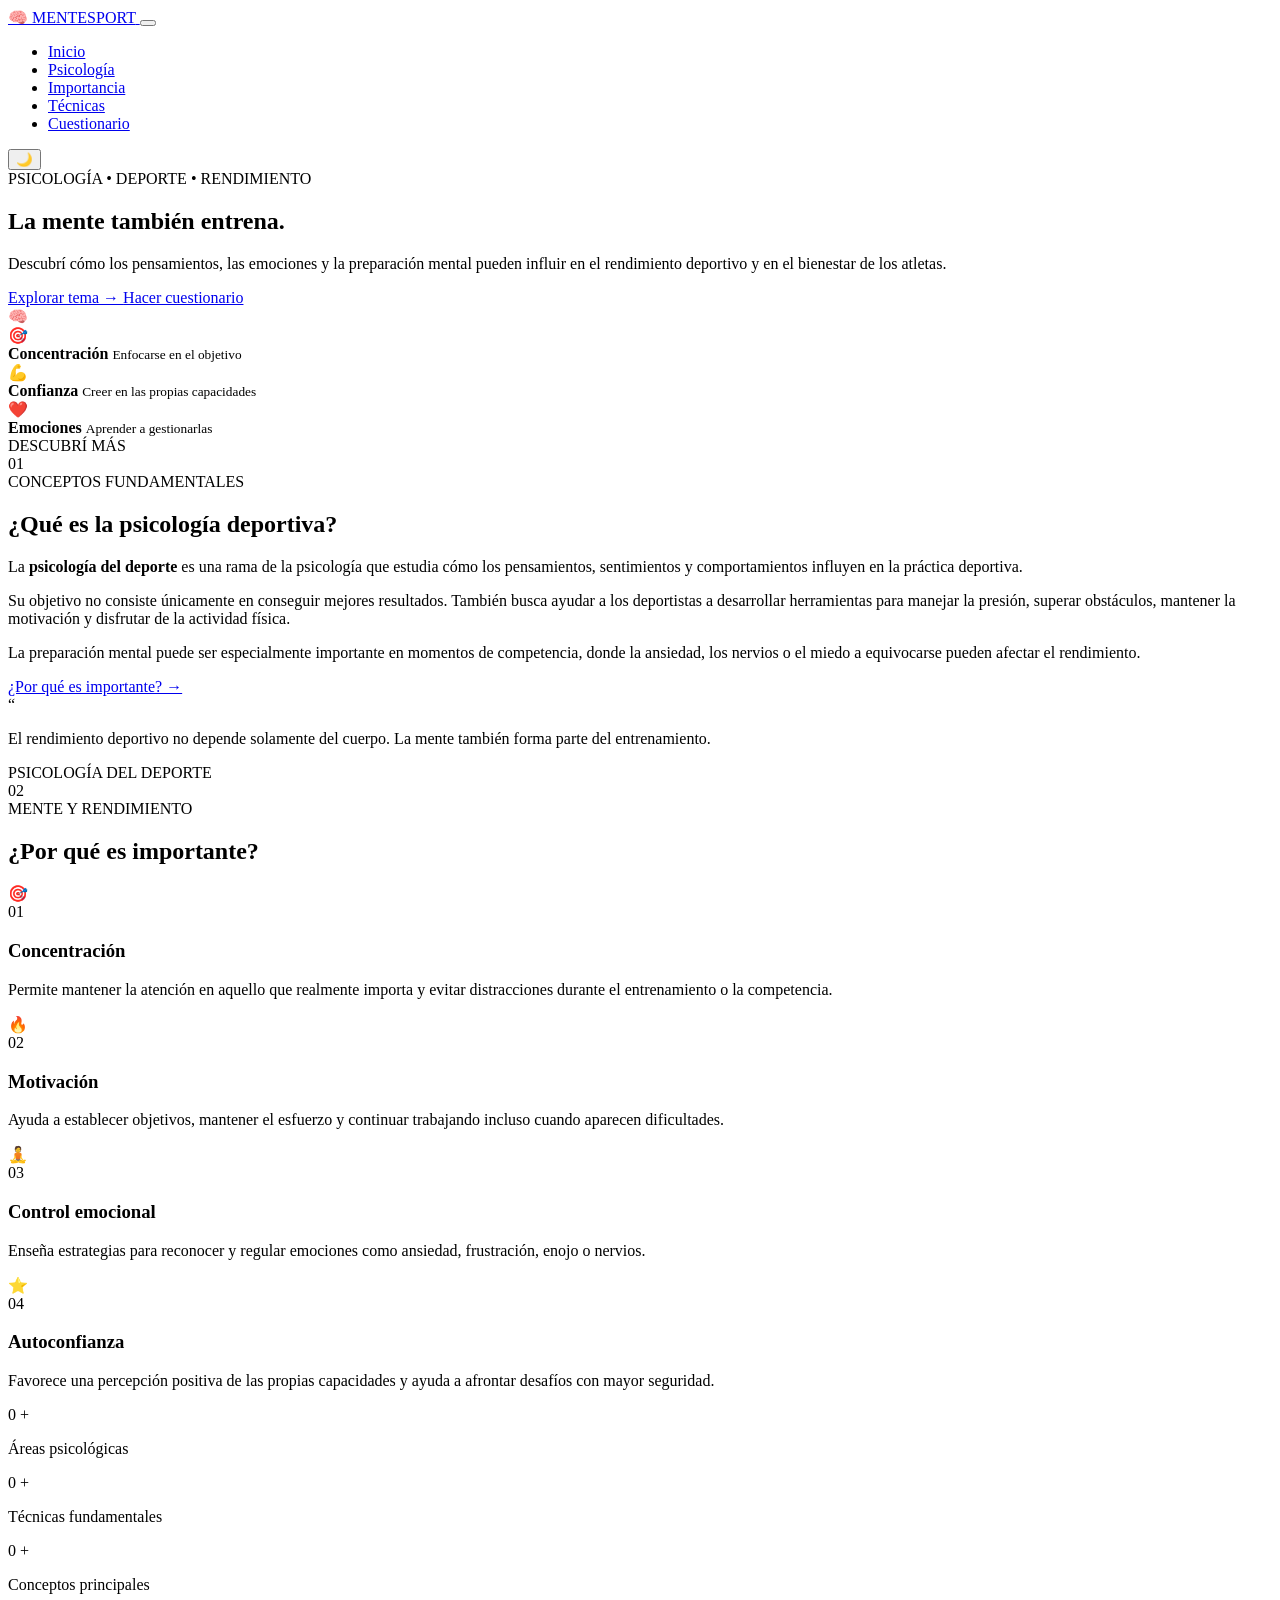
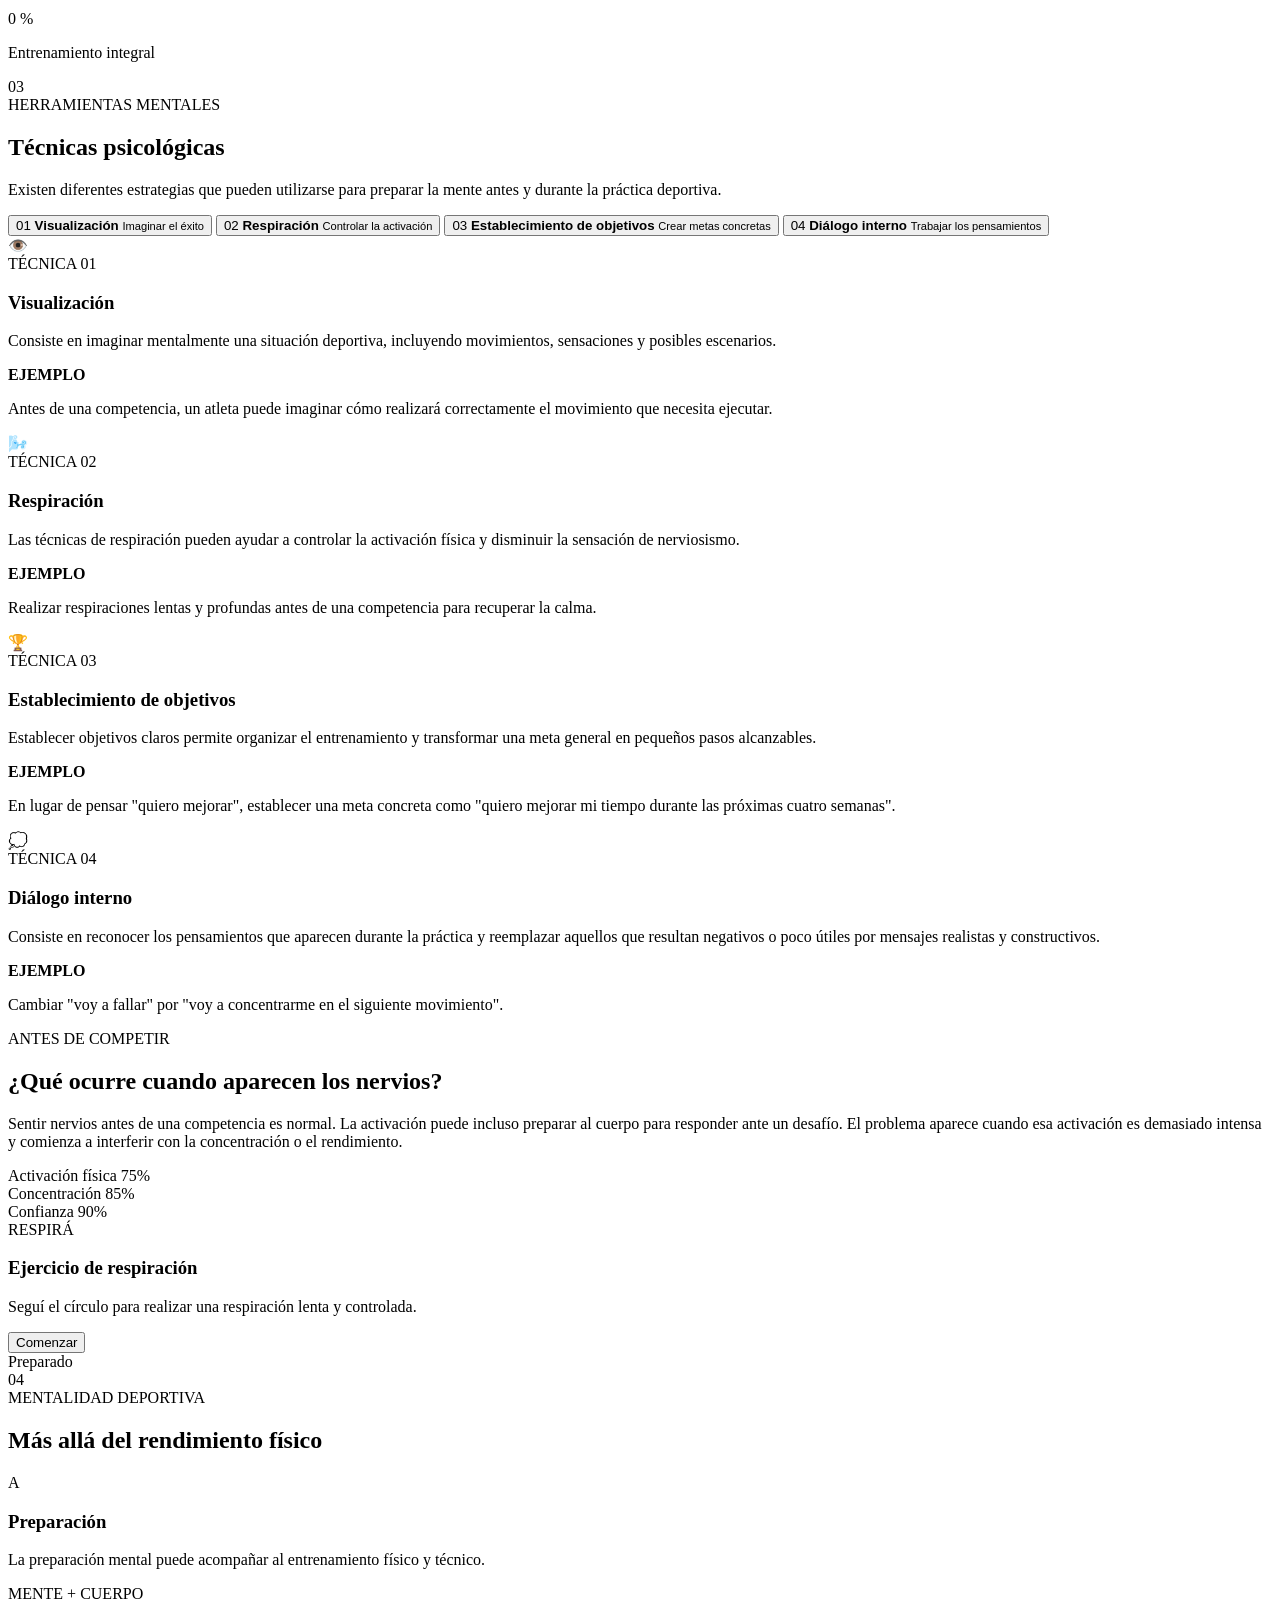
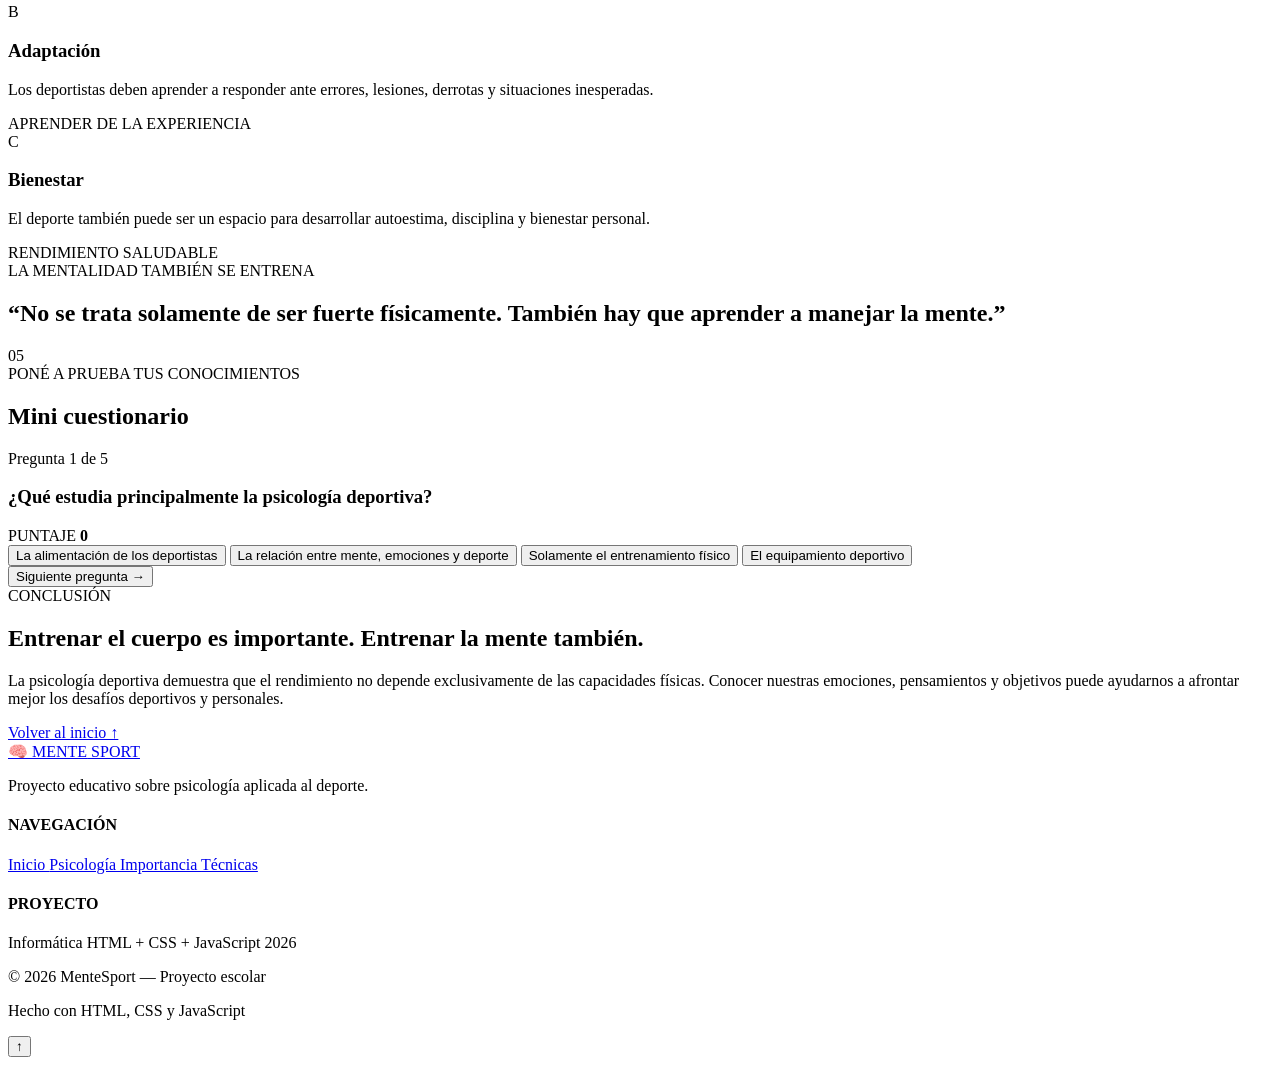
==== index.html @ 5674c30a "Create  index.html" ====
<meta name="description" content="La Mente También Entrena - Psicología en el Deporte">
<meta name="author" content="Proyecto de Informática">
<title>La Mente También Entrena | Psicología en el Deporte</title>
<link rel="preconnect" href="https://fonts.googleapis.com">
<link rel="preconnect" href="https://fonts.gstatic.com" crossorigin>
<link href="https://fonts.googleapis.com/css2?family=Montserrat:wght@400;500;600;700;800&family=Playfair+Display:wght@600;700&display=swap" rel="stylesheet">
<link rel="stylesheet" href="style.css">
</head> <body>
<header class="header" id="inicio">

    <nav class="navbar">

        <a href="#inicio" class="logo">
            <span class="logo-icon">🧠</span>
            <span>MENTE<span class="logo-highlight">SPORT</span></span>
        </a>

        <button class="menu-toggle" id="menuToggle" aria-label="Abrir menú">
            <span></span>
            <span></span>
            <span></span>
        </button>

        <ul class="nav-links" id="navLinks">

            <li>
                <a href="#inicio">Inicio</a>
            </li>

            <li>
                <a href="#psicologia">Psicología</a>
            </li>

            <li>
                <a href="#importancia">Importancia</a>
            </li>

            <li>
                <a href="#tecnicas">Técnicas</a>
            </li>

            <li>
                <a href="#cuestionario">Cuestionario</a>
            </li>

        </ul>

        <button class="theme-toggle" id="themeToggle" title="Cambiar tema">
            🌙
        </button>

    </nav>

    <section class="hero">

        <div class="hero-content">

            <span class="eyebrow">
                PSICOLOGÍA • DEPORTE • RENDIMIENTO
            </span>

            <h1>
                La mente también
                <span>entrena.</span>
            </h1>

            <p>
                Descubrí cómo los pensamientos, las emociones y la
                preparación mental pueden influir en el rendimiento
                deportivo y en el bienestar de los atletas.
            </p>

            <div class="hero-buttons">

                <a href="#psicologia" class="btn btn-primary">
                    Explorar tema →
                </a>

                <a href="#cuestionario" class="btn btn-secondary">
                    Hacer cuestionario
                </a>

            </div>

        </div>

        <div class="hero-visual">

            <div class="brain-circle">
                <div class="brain-icon">🧠</div>
            </div>

            <div class="floating-card card-one">

                <span>🎯</span>

                <div>
                    <strong>Concentración</strong>
                    <small>Enfocarse en el objetivo</small>
                </div>

            </div>

            <div class="floating-card card-two">

                <span>💪</span>

                <div>
                    <strong>Confianza</strong>
                    <small>Creer en las propias capacidades</small>
                </div>

            </div>

            <div class="floating-card card-three">

                <span>❤️</span>

                <div>
                    <strong>Emociones</strong>
                    <small>Aprender a gestionarlas</small>
                </div>

            </div>

        </div>

    </section>

    <div class="scroll-indicator">

        <span>DESCUBRÍ MÁS</span>

        <div class="scroll-line"></div>

    </div>

</header>

<main>

    <section class="section introduction" id="psicologia">

        <div class="section-heading">

            <span class="section-number">
                01
            </span>

            <div>

                <span class="section-label">
                    CONCEPTOS FUNDAMENTALES
                </span>

                <h2>
                    ¿Qué es la psicología deportiva?
                </h2>

            </div>

        </div>

        <div class="intro-grid">

            <div class="intro-text">

                <p class="large-text">

                    La
                    <strong>psicología del deporte</strong>
                    es una rama de la psicología que estudia cómo
                    los pensamientos, sentimientos y comportamientos
                    influyen en la práctica deportiva.

                </p>

                <p>

                    Su objetivo no consiste únicamente en conseguir
                    mejores resultados. También busca ayudar a los
                    deportistas a desarrollar herramientas para
                    manejar la presión, superar obstáculos, mantener
                    la motivación y disfrutar de la actividad física.

                </p>

                <p>

                    La preparación mental puede ser especialmente
                    importante en momentos de competencia, donde la
                    ansiedad, los nervios o el miedo a equivocarse
                    pueden afectar el rendimiento.

                </p>

                <a href="#importancia" class="text-link">
                    ¿Por qué es importante? →
                </a>

            </div>

            <div class="definition-card">

                <div class="quote-mark">
                    “
                </div>

                <p>
                    El rendimiento deportivo no depende
                    solamente del cuerpo. La mente también
                    forma parte del entrenamiento.
                </p>

                <div class="definition-line"></div>

                <span>
                    PSICOLOGÍA DEL DEPORTE
                </span>

            </div>

        </div>

    </section>

    <section class="section importance-section" id="importancia">

        <div class="section-heading light-heading">

            <span class="section-number">
                02
            </span>

            <div>

                <span class="section-label">
                    MENTE Y RENDIMIENTO
                </span>

                <h2>
                    ¿Por qué es importante?
                </h2>

            </div>

        </div>

        <div class="importance-grid">

            <article class="info-card">

                <div class="card-icon">
                    🎯
                </div>

                <span class="card-number">
                    01
                </span>

                <h3>
                    Concentración
                </h3>

                <p>
                    Permite mantener la atención en aquello que
                    realmente importa y evitar distracciones
                    durante el entrenamiento o la competencia.
                </p>

            </article>

            <article class="info-card featured-card">

                <div class="card-icon">
                    🔥
                </div>

                <span class="card-number">
                    02
                </span>

                <h3>
                    Motivación
                </h3>

                <p>
                    Ayuda a establecer objetivos, mantener el
                    esfuerzo y continuar trabajando incluso cuando
                    aparecen dificultades.
                </p>

            </article>

            <article class="info-card">

                <div class="card-icon">
                    🧘
                </div>

                <span class="card-number">
                    03
                </span>

                <h3>
                    Control emocional
                </h3>

                <p>
                    Enseña estrategias para reconocer y regular
                    emociones como ansiedad, frustración, enojo
                    o nervios.
                </p>

            </article>

            <article class="info-card">

                <div class="card-icon">
                    ⭐
                </div>

                <span class="card-number">
                    04
                </span>

                <h3>
                    Autoconfianza
                </h3>

                <p>
                    Favorece una percepción positiva de las propias
                    capacidades y ayuda a afrontar desafíos con
                    mayor seguridad.
                </p>

            </article>

        </div>

    </section>

    <section class="stats-section">

        <div class="stats-container">

            <div class="stat">

                <span class="stat-number" data-target="4">
                    0
                </span>

                <span class="stat-symbol">
                    +
                </span>

                <p>
                    Áreas psicológicas
                </p>

            </div>

            <div class="stat">

                <span class="stat-number" data-target="4">
                    0
                </span>

                <span class="stat-symbol">
                    +
                </span>

                <p>
                    Técnicas fundamentales
                </p>

            </div>

            <div class="stat">

                <span class="stat-number" data-target="5">
                    0
                </span>

                <span class="stat-symbol">
                    +
                </span>

                <p>
                    Conceptos principales
                </p>

            </div>

            <div class="stat">

                <span class="stat-number" data-target="100">
                    0
                </span>

                <span class="stat-symbol">
                    %
                </span>

                <p>
                    Entrenamiento integral
                </p>

            </div>

        </div>

    </section>

    <section class="section techniques-section" id="tecnicas">

        <div class="section-heading">

            <span class="section-number">
                03
            </span>

            <div>

                <span class="section-label">
                    HERRAMIENTAS MENTALES
                </span>

                <h2>
                    Técnicas psicológicas
                </h2>

            </div>

        </div>

        <p class="section-intro">

            Existen diferentes estrategias que pueden utilizarse
            para preparar la mente antes y durante la práctica
            deportiva.

        </p>

        <div class="techniques-container">

            <div class="technique-list">

                <button
                    class="technique-button active"
                    data-technique="visualizacion">

                    <span>01</span>

                    <strong>
                        Visualización
                    </strong>

                    <small>
                        Imaginar el éxito
                    </small>

                </button>

                <button
                    class="technique-button"
                    data-technique="respiracion">

                    <span>02</span>

                    <strong>
                        Respiración
                    </strong>

                    <small>
                        Controlar la activación
                    </small>

                </button>

                <button
                    class="technique-button"
                    data-technique="objetivos">

                    <span>03</span>

                    <strong>
                        Establecimiento de objetivos
                    </strong>

                    <small>
                        Crear metas concretas
                    </small>

                </button>

                <button
                    class="technique-button"
                    data-technique="dialogo">

                    <span>04</span>

                    <strong>
                        Diálogo interno
                    </strong>

                    <small>
                        Trabajar los pensamientos
                    </small>

                </button>

            </div>

            <div class="technique-display">

                <div
                    class="technique-content active"
                    id="visualizacion">

                    <div class="technique-big-icon">
                        👁️
                    </div>

                    <span class="technique-tag">
                        TÉCNICA 01
                    </span>

                    <h3>
                        Visualización
                    </h3>

                    <p>

                        Consiste en imaginar mentalmente una
                        situación deportiva, incluyendo movimientos,
                        sensaciones y posibles escenarios.

                    </p>

                    <div class="example-box">

                        <strong>
                            EJEMPLO
                        </strong>

                        <p>

                            Antes de una competencia, un atleta puede
                            imaginar cómo realizará correctamente el
                            movimiento que necesita ejecutar.

                        </p>

                    </div>

                </div>

                <div
                    class="technique-content"
                    id="respiracion">

                    <div class="technique-big-icon">
                        🌬️
                    </div>

                    <span class="technique-tag">
                        TÉCNICA 02
                    </span>

                    <h3>
                        Respiración
                    </h3>

                    <p>

                        Las técnicas de respiración pueden ayudar
                        a controlar la activación física y disminuir
                        la sensación de nerviosismo.

                    </p>

                    <div class="example-box">

                        <strong>
                            EJEMPLO
                        </strong>

                        <p>

                            Realizar respiraciones lentas y profundas
                            antes de una competencia para recuperar
                            la calma.

                        </p>

                    </div>

                </div>

                <div
                    class="technique-content"
                    id="objetivos">

                    <div class="technique-big-icon">
                        🏆
                    </div>

                    <span class="technique-tag">
                        TÉCNICA 03
                    </span>

                    <h3>
                        Establecimiento de objetivos
                    </h3>

                    <p>

                        Establecer objetivos claros permite organizar
                        el entrenamiento y transformar una meta
                        general en pequeños pasos alcanzables.

                    </p>

                    <div class="example-box">

                        <strong>
                            EJEMPLO
                        </strong>

                        <p>

                            En lugar de pensar "quiero mejorar",
                            establecer una meta concreta como
                            "quiero mejorar mi tiempo durante las
                            próximas cuatro semanas".

                        </p>

                    </div>

                </div>

                <div
                    class="technique-content"
                    id="dialogo">

                    <div class="technique-big-icon">
                        💭
                    </div>

                    <span class="technique-tag">
                        TÉCNICA 04
                    </span>

                    <h3>
                        Diálogo interno
                    </h3>

                    <p>

                        Consiste en reconocer los pensamientos que
                        aparecen durante la práctica y reemplazar
                        aquellos que resultan negativos o poco útiles
                        por mensajes realistas y constructivos.

                    </p>

                    <div class="example-box">

                        <strong>
                            EJEMPLO
                        </strong>

                        <p>

                            Cambiar "voy a fallar" por
                            "voy a concentrarme en el siguiente
                            movimiento".

                        </p>

                    </div>

                </div>

            </div>

        </div>

    </section>

    <section class="anxiety-section">

        <div class="anxiety-content">

            <div class="anxiety-text">

                <span class="section-label">
                    ANTES DE COMPETIR
                </span>

                <h2>

                    ¿Qué ocurre cuando
                    <span>
                        aparecen los nervios?
                    </span>

                </h2>

                <p>

                    Sentir nervios antes de una competencia es
                    normal. La activación puede incluso preparar
                    al cuerpo para responder ante un desafío.
                    El problema aparece cuando esa activación
                    es demasiado intensa y comienza a interferir
                    con la concentración o el rendimiento.

                </p>

                <div class="progress-item">

                    <div class="progress-header">

                        <span>
                            Activación física
                        </span>

                        <span>
                            75%
                        </span>

                    </div>

                    <div class="progress-bar">

                        <div
                            class="progress-fill"
                            style="width:75%;">

                        </div>

                    </div>

                </div>

                <div class="progress-item">

                    <div class="progress-header">

                        <span>
                            Concentración
                        </span>

                        <span>
                            85%
                        </span>

                    </div>

                    <div class="progress-bar">

                        <div
                            class="progress-fill"
                            style="width:85%;">

                        </div>

                    </div>

                </div>

                <div class="progress-item">

                    <div class="progress-header">

                        <span>
                            Confianza
                        </span>

                        <span>
                            90%
                        </span>

                    </div>

                    <div class="progress-bar">

                        <div
                            class="progress-fill"
                            style="width:90%;">

                        </div>

                    </div>

                </div>

            </div>

            <div class="breathing-card">

                <div
                    class="breathing-circle"
                    id="breathingCircle">

                    <span>
                        RESPIRÁ
                    </span>

                </div>

                <h3>
                    Ejercicio de respiración
                </h3>

                <p>

                    Seguí el círculo para realizar una respiración
                    lenta y controlada.

                </p>

                <button
                    class="breathing-button"
                    id="breathingButton">

                    Comenzar

                </button>

                <div
                    class="breathing-status"
                    id="breathingStatus">

                    Preparado

                </div>

            </div>

        </div>

    </section>

    <section class="section athletes-section">

        <div class="section-heading">

            <span class="section-number">
                04
            </span>

            <div>

                <span class="section-label">
                    MENTALIDAD DEPORTIVA
                </span>

                <h2>
                    Más allá del rendimiento físico
                </h2>

            </div>

        </div>

        <div class="athlete-grid">

            <article class="athlete-card">

                <div class="athlete-number">
                    A
                </div>

                <h3>
                    Preparación
                </h3>

                <p>

                    La preparación mental puede acompañar al
                    entrenamiento físico y técnico.

                </p>

                <span>
                    MENTE + CUERPO
                </span>

            </article>

            <article class="athlete-card blue-athlete">

                <div class="athlete-number">
                    B
                </div>

                <h3>
                    Adaptación
                </h3>

                <p>

                    Los deportistas deben aprender a responder ante
                    errores, lesiones, derrotas y situaciones
                    inesperadas.

                </p>

                <span>
                    APRENDER DE LA EXPERIENCIA
                </span>

            </article>

            <article class="athlete-card">

                <div class="athlete-number">
                    C
                </div>

                <h3>
                    Bienestar
                </h3>

                <p>

                    El deporte también puede ser un espacio para
                    desarrollar autoestima, disciplina y bienestar
                    personal.

                </p>

                <span>
                    RENDIMIENTO SALUDABLE
                </span>

            </article>

        </div>

    </section>

    <section class="quote-section">

        <div class="quote-content">

            <span class="quote-small">
                LA MENTALIDAD TAMBIÉN SE ENTRENA
            </span>

            <h2>

                “No se trata solamente de
                <span>
                    ser fuerte físicamente.
                </span>

                También hay que aprender a manejar la mente.”

            </h2>

            <div class="quote-decoration"></div>

        </div>

    </section>

    <section
        class="section quiz-section"
        id="cuestionario">

        <div class="section-heading">

            <span class="section-number">
                05
            </span>

            <div>

                <span class="section-label">
                    PONÉ A PRUEBA TUS CONOCIMIENTOS
                </span>

                <h2>
                    Mini cuestionario
                </h2>

            </div>

        </div>

        <div class="quiz-container">

            <div class="quiz-header">

                <div>

                    <span id="questionCounter">
                        Pregunta 1 de 5
                    </span>

                    <h3 id="quizQuestion">
                        ¿Qué estudia principalmente
                        la psicología deportiva?
                    </h3>

                </div>

                <div class="quiz-score">

                    <span>
                        PUNTAJE
                    </span>

                    <strong id="score">
                        0
                    </strong>

                </div>

            </div>

            <div class="quiz-progress">

                <div id="quizProgress"></div>

            </div>

            <div
                class="answers"
                id="answers">

                <button class="answer">
                    La alimentación de los deportistas
                </button>

                <button class="answer">
                    La relación entre mente,
                    emociones y deporte
                </button>

                <button class="answer">
                    Solamente el entrenamiento físico
                </button>

                <button class="answer">
                    El equipamiento deportivo
                </button>

            </div>

            <div
                class="quiz-feedback"
                id="quizFeedback">
            </div>

            <button
                class="quiz-next"
                id="nextQuestion">

                Siguiente pregunta →

            </button>

        </div>

    </section>

    <section class="conclusion-section">

        <div class="conclusion-content">

            <span class="section-label">
                CONCLUSIÓN
            </span>

            <h2>

                Entrenar el cuerpo es importante.
                <span>
                    Entrenar la mente también.
                </span>

            </h2>

            <p>

                La psicología deportiva demuestra que el rendimiento
                no depende exclusivamente de las capacidades físicas.
                Conocer nuestras emociones, pensamientos y objetivos
                puede ayudarnos a afrontar mejor los desafíos
                deportivos y personales.

            </p>

            <a
                href="#inicio"
                class="btn btn-light">

                Volver al inicio ↑

            </a>

        </div>

    </section>

</main>

<footer class="footer">

    <div class="footer-main">

        <div class="footer-brand">

            <a
                href="#inicio"
                class="logo footer-logo">

                <span class="logo-icon">
                    🧠
                </span>

                <span>
                    MENTE<span class="logo-highlight">
                        SPORT
                    </span>
                </span>

            </a>

            <p>
                Proyecto educativo sobre psicología aplicada
                al deporte.
            </p>

        </div>

        <div class="footer-column">

            <h4>
                NAVEGACIÓN
            </h4>

            <a href="#inicio">
                Inicio
            </a>

            <a href="#psicologia">
                Psicología
            </a>

            <a href="#importancia">
                Importancia
            </a>

            <a href="#tecnicas">
                Técnicas
            </a>

        </div>

        <div class="footer-column">

            <h4>
                PROYECTO
            </h4>

            <span>
                Informática
            </span>

            <span>
                HTML + CSS + JavaScript
            </span>

            <span>
                2026
            </span>

        </div>

    </div>

    <div class="footer-bottom">

        <p>
            © 2026 MenteSport — Proyecto escolar
        </p>

        <p>
            Hecho con HTML, CSS y JavaScript
        </p>

    </div>

</footer>

<button
    class="back-to-top"
    id="backToTop"
    aria-label="Volver arriba">

    ↑

</button>

<script src="script.js"></script>
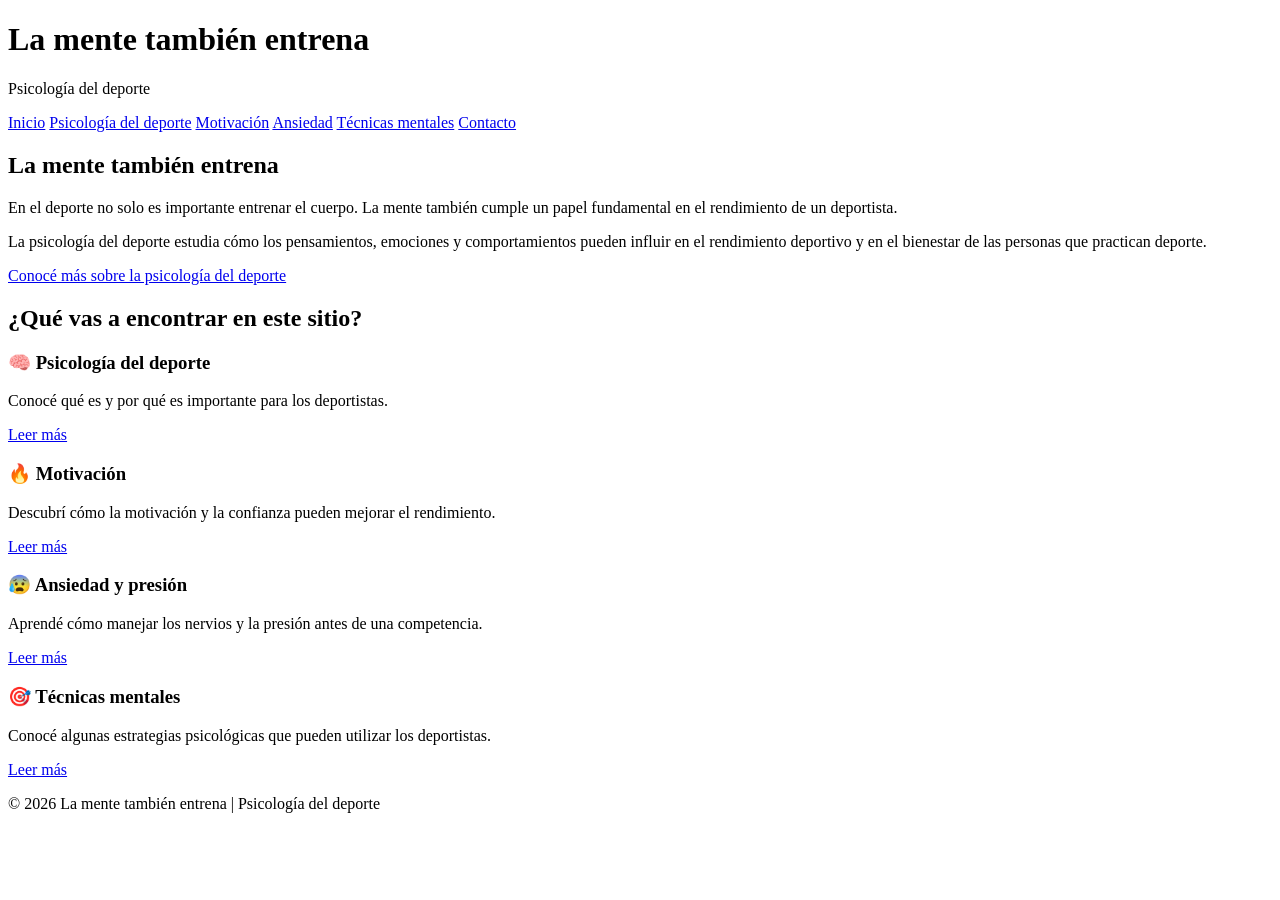
==== commit a5540604: "index.html" ====
--- a/index.html
+++ b/index.html
@@ -1,1212 +1,100 @@
-<meta name="description" content="La Mente También Entrena - Psicología en el Deporte">
-<meta name="author" content="Proyecto de Informática">
-<title>La Mente También Entrena | Psicología en el Deporte</title>
-<link rel="preconnect" href="https://fonts.googleapis.com">
-<link rel="preconnect" href="https://fonts.gstatic.com" crossorigin>
-<link href="https://fonts.googleapis.com/css2?family=Montserrat:wght@400;500;600;700;800&family=Playfair+Display:wght@600;700&display=swap" rel="stylesheet">
-<link rel="stylesheet" href="style.css">
-</head> <body>
-<header class="header" id="inicio">
+<!DOCTYPE html>
+<html lang="es">
+<head>
+    <meta charset="UTF-8">
+    <meta name="viewport" content="width=device-width, initial-scale=1.0">
+    <title>La mente también entrena</title>
+    <link rel="stylesheet" href="estilos.css">
+</head>
 
-    <nav class="navbar">
+<body>
 
-        <a href="#inicio" class="logo">
-            <span class="logo-icon">🧠</span>
-            <span>MENTE<span class="logo-highlight">SPORT</span></span>
-        </a>
+    <header>
+        <h1>La mente también entrena</h1>
+        <p>Psicología del deporte</p>
+    </header>
 
-        <button class="menu-toggle" id="menuToggle" aria-label="Abrir menú">
-            <span></span>
-            <span></span>
-            <span></span>
-        </button>
-
-        <ul class="nav-links" id="navLinks">
-
-            <li>
-                <a href="#inicio">Inicio</a>
-            </li>
-
-            <li>
-                <a href="#psicologia">Psicología</a>
-            </li>
-
-            <li>
-                <a href="#importancia">Importancia</a>
-            </li>
-
-            <li>
-                <a href="#tecnicas">Técnicas</a>
-            </li>
-
-            <li>
-                <a href="#cuestionario">Cuestionario</a>
-            </li>
-
-        </ul>
-
-        <button class="theme-toggle" id="themeToggle" title="Cambiar tema">
-            🌙
-        </button>
-
+    <nav>
+        <a href="index.html">Inicio</a>
+        <a href="psicologia.html">Psicología del deporte</a>
+        <a href="motivacion.html">Motivación</a>
+        <a href="ansiedad.html">Ansiedad</a>
+        <a href="tecnicas.html">Técnicas mentales</a>
+        <a href="contacto.html">Contacto</a>
     </nav>
 
-    <section class="hero">
+    <main>
 
-        <div class="hero-content">
-
-            <span class="eyebrow">
-                PSICOLOGÍA • DEPORTE • RENDIMIENTO
-            </span>
-
-            <h1>
-                La mente también
-                <span>entrena.</span>
-            </h1>
+        <section class="bienvenida">
+            <h2>La mente también entrena</h2>
 
             <p>
-                Descubrí cómo los pensamientos, las emociones y la
-                preparación mental pueden influir en el rendimiento
-                deportivo y en el bienestar de los atletas.
+                En el deporte no solo es importante entrenar el cuerpo.
+                La mente también cumple un papel fundamental en el rendimiento
+                de un deportista.
             </p>
 
-            <div class="hero-buttons">
+            <p>
+                La psicología del deporte estudia cómo los pensamientos,
+                emociones y comportamientos pueden influir en el rendimiento
+                deportivo y en el bienestar de las personas que practican deporte.
+            </p>
 
-                <a href="#psicologia" class="btn btn-primary">
-                    Explorar tema →
-                </a>
+            <a class="boton" href="psicologia.html">
+                Conocé más sobre la psicología del deporte
+            </a>
+        </section>
 
-                <a href="#cuestionario" class="btn btn-secondary">
-                    Hacer cuestionario
-                </a>
+        <section class="temas">
+
+            <h2>¿Qué vas a encontrar en este sitio?</h2>
+
+            <div class="tarjetas">
+
+                <article>
+                    <h3>🧠 Psicología del deporte</h3>
+                    <p>
+                        Conocé qué es y por qué es importante para los deportistas.
+                    </p>
+                    <a href="psicologia.html">Leer más</a>
+                </article>
+
+                <article>
+                    <h3>🔥 Motivación</h3>
+                    <p>
+                        Descubrí cómo la motivación y la confianza pueden mejorar
+                        el rendimiento.
+                    </p>
+                    <a href="motivacion.html">Leer más</a>
+                </article>
+
+                <article>
+                    <h3>😰 Ansiedad y presión</h3>
+                    <p>
+                        Aprendé cómo manejar los nervios y la presión antes
+                        de una competencia.
+                    </p>
+                    <a href="ansiedad.html">Leer más</a>
+                </article>
+
+                <article>
+                    <h3>🎯 Técnicas mentales</h3>
+                    <p>
+                        Conocé algunas estrategias psicológicas que pueden
+                        utilizar los deportistas.
+                    </p>
+                    <a href="tecnicas.html">Leer más</a>
+                </article>
 
             </div>
 
-        </div>
+        </section>
 
-        <div class="hero-visual">
+    </main>
 
-            <div class="brain-circle">
-                <div class="brain-icon">🧠</div>
-            </div>
+    <footer>
+        <p>© 2026 La mente también entrena | Psicología del deporte</p>
+    </footer>
 
-            <div class="floating-card card-one">
-
-                <span>🎯</span>
-
-                <div>
-                    <strong>Concentración</strong>
-                    <small>Enfocarse en el objetivo</small>
-                </div>
-
-            </div>
-
-            <div class="floating-card card-two">
-
-                <span>💪</span>
-
-                <div>
-                    <strong>Confianza</strong>
-                    <small>Creer en las propias capacidades</small>
-                </div>
-
-            </div>
-
-            <div class="floating-card card-three">
-
-                <span>❤️</span>
-
-                <div>
-                    <strong>Emociones</strong>
-                    <small>Aprender a gestionarlas</small>
-                </div>
-
-            </div>
-
-        </div>
-
-    </section>
-
-    <div class="scroll-indicator">
-
-        <span>DESCUBRÍ MÁS</span>
-
-        <div class="scroll-line"></div>
-
-    </div>
-
-</header>
-
-<main>
-
-    <section class="section introduction" id="psicologia">
-
-        <div class="section-heading">
-
-            <span class="section-number">
-                01
-            </span>
-
-            <div>
-
-                <span class="section-label">
-                    CONCEPTOS FUNDAMENTALES
-                </span>
-
-                <h2>
-                    ¿Qué es la psicología deportiva?
-                </h2>
-
-            </div>
-
-        </div>
-
-        <div class="intro-grid">
-
-            <div class="intro-text">
-
-                <p class="large-text">
-
-                    La
-                    <strong>psicología del deporte</strong>
-                    es una rama de la psicología que estudia cómo
-                    los pensamientos, sentimientos y comportamientos
-                    influyen en la práctica deportiva.
-
-                </p>
-
-                <p>
-
-                    Su objetivo no consiste únicamente en conseguir
-                    mejores resultados. También busca ayudar a los
-                    deportistas a desarrollar herramientas para
-                    manejar la presión, superar obstáculos, mantener
-                    la motivación y disfrutar de la actividad física.
-
-                </p>
-
-                <p>
-
-                    La preparación mental puede ser especialmente
-                    importante en momentos de competencia, donde la
-                    ansiedad, los nervios o el miedo a equivocarse
-                    pueden afectar el rendimiento.
-
-                </p>
-
-                <a href="#importancia" class="text-link">
-                    ¿Por qué es importante? →
-                </a>
-
-            </div>
-
-            <div class="definition-card">
-
-                <div class="quote-mark">
-                    “
-                </div>
-
-                <p>
-                    El rendimiento deportivo no depende
-                    solamente del cuerpo. La mente también
-                    forma parte del entrenamiento.
-                </p>
-
-                <div class="definition-line"></div>
-
-                <span>
-                    PSICOLOGÍA DEL DEPORTE
-                </span>
-
-            </div>
-
-        </div>
-
-    </section>
-
-    <section class="section importance-section" id="importancia">
-
-        <div class="section-heading light-heading">
-
-            <span class="section-number">
-                02
-            </span>
-
-            <div>
-
-                <span class="section-label">
-                    MENTE Y RENDIMIENTO
-                </span>
-
-                <h2>
-                    ¿Por qué es importante?
-                </h2>
-
-            </div>
-
-        </div>
-
-        <div class="importance-grid">
-
-            <article class="info-card">
-
-                <div class="card-icon">
-                    🎯
-                </div>
-
-                <span class="card-number">
-                    01
-                </span>
-
-                <h3>
-                    Concentración
-                </h3>
-
-                <p>
-                    Permite mantener la atención en aquello que
-                    realmente importa y evitar distracciones
-                    durante el entrenamiento o la competencia.
-                </p>
-
-            </article>
-
-            <article class="info-card featured-card">
-
-                <div class="card-icon">
-                    🔥
-                </div>
-
-                <span class="card-number">
-                    02
-                </span>
-
-                <h3>
-                    Motivación
-                </h3>
-
-                <p>
-                    Ayuda a establecer objetivos, mantener el
-                    esfuerzo y continuar trabajando incluso cuando
-                    aparecen dificultades.
-                </p>
-
-            </article>
-
-            <article class="info-card">
-
-                <div class="card-icon">
-                    🧘
-                </div>
-
-                <span class="card-number">
-                    03
-                </span>
-
-                <h3>
-                    Control emocional
-                </h3>
-
-                <p>
-                    Enseña estrategias para reconocer y regular
-                    emociones como ansiedad, frustración, enojo
-                    o nervios.
-                </p>
-
-            </article>
-
-            <article class="info-card">
-
-                <div class="card-icon">
-                    ⭐
-                </div>
-
-                <span class="card-number">
-                    04
-                </span>
-
-                <h3>
-                    Autoconfianza
-                </h3>
-
-                <p>
-                    Favorece una percepción positiva de las propias
-                    capacidades y ayuda a afrontar desafíos con
-                    mayor seguridad.
-                </p>
-
-            </article>
-
-        </div>
-
-    </section>
-
-    <section class="stats-section">
-
-        <div class="stats-container">
-
-            <div class="stat">
-
-                <span class="stat-number" data-target="4">
-                    0
-                </span>
-
-                <span class="stat-symbol">
-                    +
-                </span>
-
-                <p>
-                    Áreas psicológicas
-                </p>
-
-            </div>
-
-            <div class="stat">
-
-                <span class="stat-number" data-target="4">
-                    0
-                </span>
-
-                <span class="stat-symbol">
-                    +
-                </span>
-
-                <p>
-                    Técnicas fundamentales
-                </p>
-
-            </div>
-
-            <div class="stat">
-
-                <span class="stat-number" data-target="5">
-                    0
-                </span>
-
-                <span class="stat-symbol">
-                    +
-                </span>
-
-                <p>
-                    Conceptos principales
-                </p>
-
-            </div>
-
-            <div class="stat">
-
-                <span class="stat-number" data-target="100">
-                    0
-                </span>
-
-                <span class="stat-symbol">
-                    %
-                </span>
-
-                <p>
-                    Entrenamiento integral
-                </p>
-
-            </div>
-
-        </div>
-
-    </section>
-
-    <section class="section techniques-section" id="tecnicas">
-
-        <div class="section-heading">
-
-            <span class="section-number">
-                03
-            </span>
-
-            <div>
-
-                <span class="section-label">
-                    HERRAMIENTAS MENTALES
-                </span>
-
-                <h2>
-                    Técnicas psicológicas
-                </h2>
-
-            </div>
-
-        </div>
-
-        <p class="section-intro">
-
-            Existen diferentes estrategias que pueden utilizarse
-            para preparar la mente antes y durante la práctica
-            deportiva.
-
-        </p>
-
-        <div class="techniques-container">
-
-            <div class="technique-list">
-
-                <button
-                    class="technique-button active"
-                    data-technique="visualizacion">
-
-                    <span>01</span>
-
-                    <strong>
-                        Visualización
-                    </strong>
-
-                    <small>
-                        Imaginar el éxito
-                    </small>
-
-                </button>
-
-                <button
-                    class="technique-button"
-                    data-technique="respiracion">
-
-                    <span>02</span>
-
-                    <strong>
-                        Respiración
-                    </strong>
-
-                    <small>
-                        Controlar la activación
-                    </small>
-
-                </button>
-
-                <button
-                    class="technique-button"
-                    data-technique="objetivos">
-
-                    <span>03</span>
-
-                    <strong>
-                        Establecimiento de objetivos
-                    </strong>
-
-                    <small>
-                        Crear metas concretas
-                    </small>
-
-                </button>
-
-                <button
-                    class="technique-button"
-                    data-technique="dialogo">
-
-                    <span>04</span>
-
-                    <strong>
-                        Diálogo interno
-                    </strong>
-
-                    <small>
-                        Trabajar los pensamientos
-                    </small>
-
-                </button>
-
-            </div>
-
-            <div class="technique-display">
-
-                <div
-                    class="technique-content active"
-                    id="visualizacion">
-
-                    <div class="technique-big-icon">
-                        👁️
-                    </div>
-
-                    <span class="technique-tag">
-                        TÉCNICA 01
-                    </span>
-
-                    <h3>
-                        Visualización
-                    </h3>
-
-                    <p>
-
-                        Consiste en imaginar mentalmente una
-                        situación deportiva, incluyendo movimientos,
-                        sensaciones y posibles escenarios.
-
-                    </p>
-
-                    <div class="example-box">
-
-                        <strong>
-                            EJEMPLO
-                        </strong>
-
-                        <p>
-
-                            Antes de una competencia, un atleta puede
-                            imaginar cómo realizará correctamente el
-                            movimiento que necesita ejecutar.
-
-                        </p>
-
-                    </div>
-
-                </div>
-
-                <div
-                    class="technique-content"
-                    id="respiracion">
-
-                    <div class="technique-big-icon">
-                        🌬️
-                    </div>
-
-                    <span class="technique-tag">
-                        TÉCNICA 02
-                    </span>
-
-                    <h3>
-                        Respiración
-                    </h3>
-
-                    <p>
-
-                        Las técnicas de respiración pueden ayudar
-                        a controlar la activación física y disminuir
-                        la sensación de nerviosismo.
-
-                    </p>
-
-                    <div class="example-box">
-
-                        <strong>
-                            EJEMPLO
-                        </strong>
-
-                        <p>
-
-                            Realizar respiraciones lentas y profundas
-                            antes de una competencia para recuperar
-                            la calma.
-
-                        </p>
-
-                    </div>
-
-                </div>
-
-                <div
-                    class="technique-content"
-                    id="objetivos">
-
-                    <div class="technique-big-icon">
-                        🏆
-                    </div>
-
-                    <span class="technique-tag">
-                        TÉCNICA 03
-                    </span>
-
-                    <h3>
-                        Establecimiento de objetivos
-                    </h3>
-
-                    <p>
-
-                        Establecer objetivos claros permite organizar
-                        el entrenamiento y transformar una meta
-                        general en pequeños pasos alcanzables.
-
-                    </p>
-
-                    <div class="example-box">
-
-                        <strong>
-                            EJEMPLO
-                        </strong>
-
-                        <p>
-
-                            En lugar de pensar "quiero mejorar",
-                            establecer una meta concreta como
-                            "quiero mejorar mi tiempo durante las
-                            próximas cuatro semanas".
-
-                        </p>
-
-                    </div>
-
-                </div>
-
-                <div
-                    class="technique-content"
-                    id="dialogo">
-
-                    <div class="technique-big-icon">
-                        💭
-                    </div>
-
-                    <span class="technique-tag">
-                        TÉCNICA 04
-                    </span>
-
-                    <h3>
-                        Diálogo interno
-                    </h3>
-
-                    <p>
-
-                        Consiste en reconocer los pensamientos que
-                        aparecen durante la práctica y reemplazar
-                        aquellos que resultan negativos o poco útiles
-                        por mensajes realistas y constructivos.
-
-                    </p>
-
-                    <div class="example-box">
-
-                        <strong>
-                            EJEMPLO
-                        </strong>
-
-                        <p>
-
-                            Cambiar "voy a fallar" por
-                            "voy a concentrarme en el siguiente
-                            movimiento".
-
-                        </p>
-
-                    </div>
-
-                </div>
-
-            </div>
-
-        </div>
-
-    </section>
-
-    <section class="anxiety-section">
-
-        <div class="anxiety-content">
-
-            <div class="anxiety-text">
-
-                <span class="section-label">
-                    ANTES DE COMPETIR
-                </span>
-
-                <h2>
-
-                    ¿Qué ocurre cuando
-                    <span>
-                        aparecen los nervios?
-                    </span>
-
-                </h2>
-
-                <p>
-
-                    Sentir nervios antes de una competencia es
-                    normal. La activación puede incluso preparar
-                    al cuerpo para responder ante un desafío.
-                    El problema aparece cuando esa activación
-                    es demasiado intensa y comienza a interferir
-                    con la concentración o el rendimiento.
-
-                </p>
-
-                <div class="progress-item">
-
-                    <div class="progress-header">
-
-                        <span>
-                            Activación física
-                        </span>
-
-                        <span>
-                            75%
-                        </span>
-
-                    </div>
-
-                    <div class="progress-bar">
-
-                        <div
-                            class="progress-fill"
-                            style="width:75%;">
-
-                        </div>
-
-                    </div>
-
-                </div>
-
-                <div class="progress-item">
-
-                    <div class="progress-header">
-
-                        <span>
-                            Concentración
-                        </span>
-
-                        <span>
-                            85%
-                        </span>
-
-                    </div>
-
-                    <div class="progress-bar">
-
-                        <div
-                            class="progress-fill"
-                            style="width:85%;">
-
-                        </div>
-
-                    </div>
-
-                </div>
-
-                <div class="progress-item">
-
-                    <div class="progress-header">
-
-                        <span>
-                            Confianza
-                        </span>
-
-                        <span>
-                            90%
-                        </span>
-
-                    </div>
-
-                    <div class="progress-bar">
-
-                        <div
-                            class="progress-fill"
-                            style="width:90%;">
-
-                        </div>
-
-                    </div>
-
-                </div>
-
-            </div>
-
-            <div class="breathing-card">
-
-                <div
-                    class="breathing-circle"
-                    id="breathingCircle">
-
-                    <span>
-                        RESPIRÁ
-                    </span>
-
-                </div>
-
-                <h3>
-                    Ejercicio de respiración
-                </h3>
-
-                <p>
-
-                    Seguí el círculo para realizar una respiración
-                    lenta y controlada.
-
-                </p>
-
-                <button
-                    class="breathing-button"
-                    id="breathingButton">
-
-                    Comenzar
-
-                </button>
-
-                <div
-                    class="breathing-status"
-                    id="breathingStatus">
-
-                    Preparado
-
-                </div>
-
-            </div>
-
-        </div>
-
-    </section>
-
-    <section class="section athletes-section">
-
-        <div class="section-heading">
-
-            <span class="section-number">
-                04
-            </span>
-
-            <div>
-
-                <span class="section-label">
-                    MENTALIDAD DEPORTIVA
-                </span>
-
-                <h2>
-                    Más allá del rendimiento físico
-                </h2>
-
-            </div>
-
-        </div>
-
-        <div class="athlete-grid">
-
-            <article class="athlete-card">
-
-                <div class="athlete-number">
-                    A
-                </div>
-
-                <h3>
-                    Preparación
-                </h3>
-
-                <p>
-
-                    La preparación mental puede acompañar al
-                    entrenamiento físico y técnico.
-
-                </p>
-
-                <span>
-                    MENTE + CUERPO
-                </span>
-
-            </article>
-
-            <article class="athlete-card blue-athlete">
-
-                <div class="athlete-number">
-                    B
-                </div>
-
-                <h3>
-                    Adaptación
-                </h3>
-
-                <p>
-
-                    Los deportistas deben aprender a responder ante
-                    errores, lesiones, derrotas y situaciones
-                    inesperadas.
-
-                </p>
-
-                <span>
-                    APRENDER DE LA EXPERIENCIA
-                </span>
-
-            </article>
-
-            <article class="athlete-card">
-
-                <div class="athlete-number">
-                    C
-                </div>
-
-                <h3>
-                    Bienestar
-                </h3>
-
-                <p>
-
-                    El deporte también puede ser un espacio para
-                    desarrollar autoestima, disciplina y bienestar
-                    personal.
-
-                </p>
-
-                <span>
-                    RENDIMIENTO SALUDABLE
-                </span>
-
-            </article>
-
-        </div>
-
-    </section>
-
-    <section class="quote-section">
-
-        <div class="quote-content">
-
-            <span class="quote-small">
-                LA MENTALIDAD TAMBIÉN SE ENTRENA
-            </span>
-
-            <h2>
-
-                “No se trata solamente de
-                <span>
-                    ser fuerte físicamente.
-                </span>
-
-                También hay que aprender a manejar la mente.”
-
-            </h2>
-
-            <div class="quote-decoration"></div>
-
-        </div>
-
-    </section>
-
-    <section
-        class="section quiz-section"
-        id="cuestionario">
-
-        <div class="section-heading">
-
-            <span class="section-number">
-                05
-            </span>
-
-            <div>
-
-                <span class="section-label">
-                    PONÉ A PRUEBA TUS CONOCIMIENTOS
-                </span>
-
-                <h2>
-                    Mini cuestionario
-                </h2>
-
-            </div>
-
-        </div>
-
-        <div class="quiz-container">
-
-            <div class="quiz-header">
-
-                <div>
-
-                    <span id="questionCounter">
-                        Pregunta 1 de 5
-                    </span>
-
-                    <h3 id="quizQuestion">
-                        ¿Qué estudia principalmente
-                        la psicología deportiva?
-                    </h3>
-
-                </div>
-
-                <div class="quiz-score">
-
-                    <span>
-                        PUNTAJE
-                    </span>
-
-                    <strong id="score">
-                        0
-                    </strong>
-
-                </div>
-
-            </div>
-
-            <div class="quiz-progress">
-
-                <div id="quizProgress"></div>
-
-            </div>
-
-            <div
-                class="answers"
-                id="answers">
-
-                <button class="answer">
-                    La alimentación de los deportistas
-                </button>
-
-                <button class="answer">
-                    La relación entre mente,
-                    emociones y deporte
-                </button>
-
-                <button class="answer">
-                    Solamente el entrenamiento físico
-                </button>
-
-                <button class="answer">
-                    El equipamiento deportivo
-                </button>
-
-            </div>
-
-            <div
-                class="quiz-feedback"
-                id="quizFeedback">
-            </div>
-
-            <button
-                class="quiz-next"
-                id="nextQuestion">
-
-                Siguiente pregunta →
-
-            </button>
-
-        </div>
-
-    </section>
-
-    <section class="conclusion-section">
-
-        <div class="conclusion-content">
-
-            <span class="section-label">
-                CONCLUSIÓN
-            </span>
-
-            <h2>
-
-                Entrenar el cuerpo es importante.
-                <span>
-                    Entrenar la mente también.
-                </span>
-
-            </h2>
-
-            <p>
-
-                La psicología deportiva demuestra que el rendimiento
-                no depende exclusivamente de las capacidades físicas.
-                Conocer nuestras emociones, pensamientos y objetivos
-                puede ayudarnos a afrontar mejor los desafíos
-                deportivos y personales.
-
-            </p>
-
-            <a
-                href="#inicio"
-                class="btn btn-light">
-
-                Volver al inicio ↑
-
-            </a>
-
-        </div>
-
-    </section>
-
-</main>
-
-<footer class="footer">
-
-    <div class="footer-main">
-
-        <div class="footer-brand">
-
-            <a
-                href="#inicio"
-                class="logo footer-logo">
-
-                <span class="logo-icon">
-                    🧠
-                </span>
-
-                <span>
-                    MENTE<span class="logo-highlight">
-                        SPORT
-                    </span>
-                </span>
-
-            </a>
-
-            <p>
-                Proyecto educativo sobre psicología aplicada
-                al deporte.
-            </p>
-
-        </div>
-
-        <div class="footer-column">
-
-            <h4>
-                NAVEGACIÓN
-            </h4>
-
-            <a href="#inicio">
-                Inicio
-            </a>
-
-            <a href="#psicologia">
-                Psicología
-            </a>
-
-            <a href="#importancia">
-                Importancia
-            </a>
-
-            <a href="#tecnicas">
-                Técnicas
-            </a>
-
-        </div>
-
-        <div class="footer-column">
-
-            <h4>
-                PROYECTO
-            </h4>
-
-            <span>
-                Informática
-            </span>
-
-            <span>
-                HTML + CSS + JavaScript
-            </span>
-
-            <span>
-                2026
-            </span>
-
-        </div>
-
-    </div>
-
-    <div class="footer-bottom">
-
-        <p>
-            © 2026 MenteSport — Proyecto escolar
-        </p>
-
-        <p>
-            Hecho con HTML, CSS y JavaScript
-        </p>
-
-    </div>
-
-</footer>
-
-<button
-    class="back-to-top"
-    id="backToTop"
-    aria-label="Volver arriba">
-
-    ↑
-
-</button>
-
-<script src="script.js"></script>
+</body>
+</html>
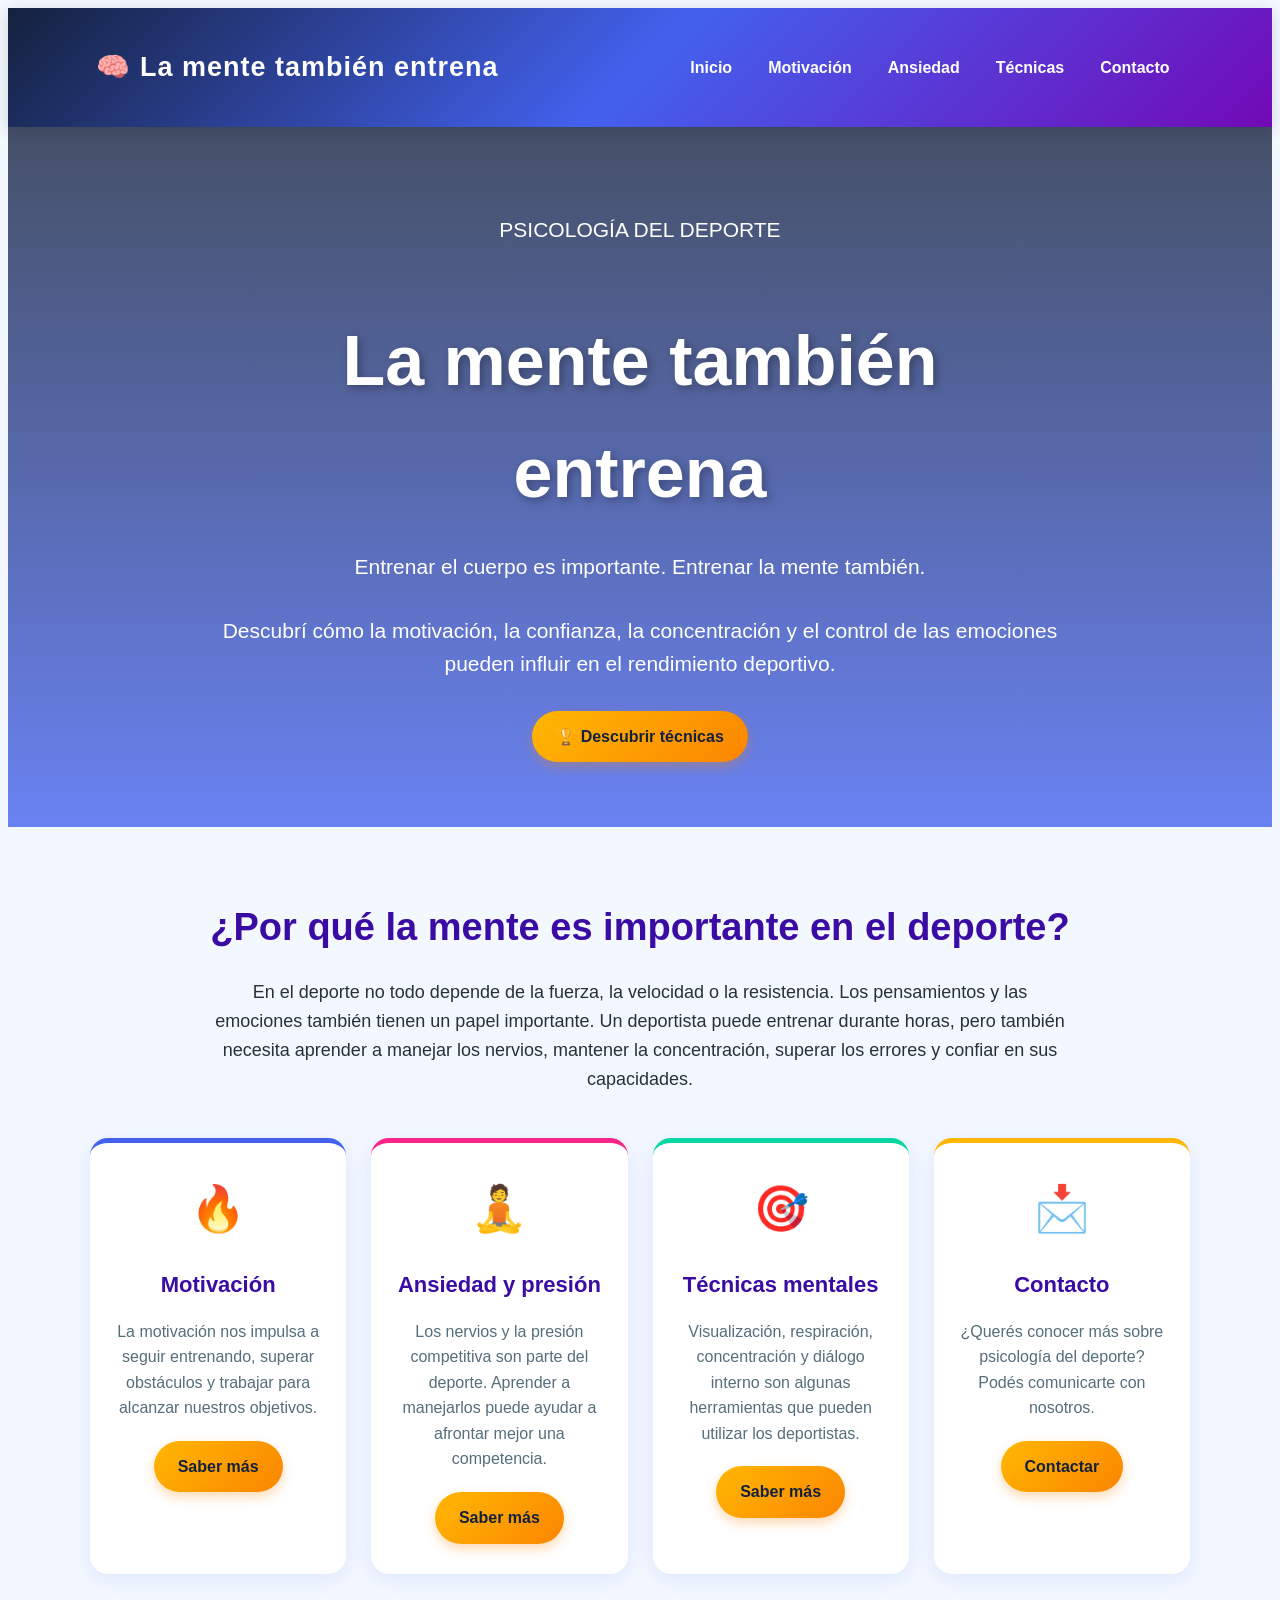
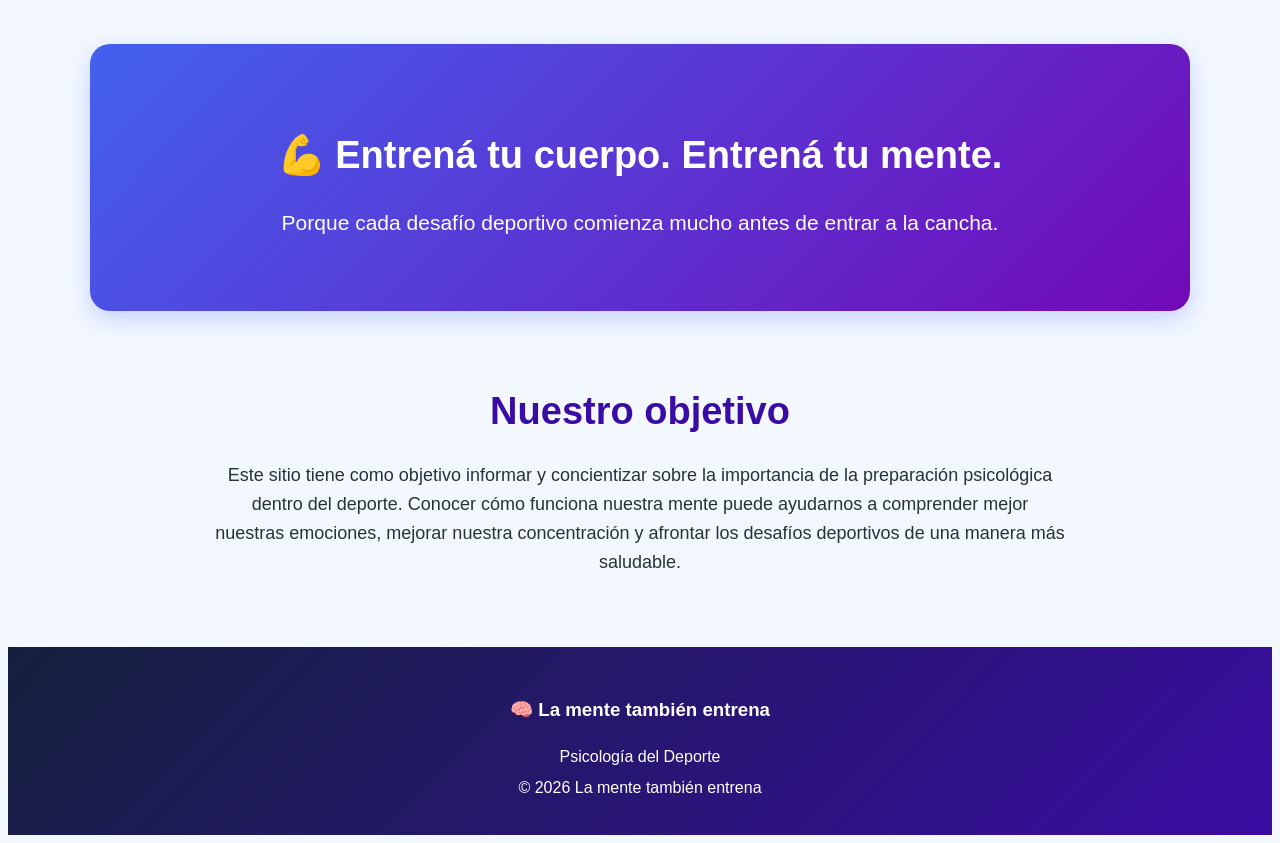
==== commit 37e4da8c: "Update index.html" ====
--- a/index.html
+++ b/index.html
@@ -1,100 +1,297 @@
-<!DOCTYPE html>
-<html lang="es">
-<head>
-    <meta charset="UTF-8">
-    <meta name="viewport" content="width=device-width, initial-scale=1.0">
-    <title>La mente también entrena</title>
-    <link rel="stylesheet" href="estilos.css">
-</head>
-
-<body>
-
-    <header>
-        <h1>La mente también entrena</h1>
-        <p>Psicología del deporte</p>
-    </header>
+<!DOCTYPE html> <html lang="es"> <head>
+<meta charset="UTF-8">
+
+<meta name="viewport" content="width=device-width, initial-scale=1.0">
+
+<meta name="description"
+      content="La mente también entrena - Sitio web sobre psicología del deporte, motivación, ansiedad y técnicas mentales para deportistas.">
+
+<title>La mente también entrena | Psicología del Deporte</title>
+
+<!-- CSS -->
+<link rel="stylesheet" href="style.css">
+
+</head> <body>
+<!-- ==============================
+     ENCABEZADO
+=============================== -->
+
+<header>
+
+    <h1>🧠 La mente también entrena</h1>
 
     <nav>
+
         <a href="index.html">Inicio</a>
-        <a href="psicologia.html">Psicología del deporte</a>
+
         <a href="motivacion.html">Motivación</a>
+
         <a href="ansiedad.html">Ansiedad</a>
-        <a href="tecnicas.html">Técnicas mentales</a>
+
+        <a href="tecnicas.html">Técnicas</a>
+
         <a href="contacto.html">Contacto</a>
+
     </nav>
 
-    <main>
-
-        <section class="bienvenida">
-            <h2>La mente también entrena</h2>
+</header>
+
+
+<!-- ==============================
+     PORTADA
+=============================== -->
+
+<main>
+
+    <section class="hero">
+
+        <div class="hero-content">
+
+            <p>PSICOLOGÍA DEL DEPORTE</p>
+
+            <h2>
+                La mente también entrena
+            </h2>
 
             <p>
-                En el deporte no solo es importante entrenar el cuerpo.
-                La mente también cumple un papel fundamental en el rendimiento
-                de un deportista.
+                Entrenar el cuerpo es importante.
+                Entrenar la mente también.
             </p>
 
             <p>
-                La psicología del deporte estudia cómo los pensamientos,
-                emociones y comportamientos pueden influir en el rendimiento
-                deportivo y en el bienestar de las personas que practican deporte.
+                Descubrí cómo la motivación, la confianza,
+                la concentración y el control de las emociones
+                pueden influir en el rendimiento deportivo.
             </p>
 
-            <a class="boton" href="psicologia.html">
-                Conocé más sobre la psicología del deporte
+            <a href="tecnicas.html" class="boton">
+                🏆 Descubrir técnicas
             </a>
-        </section>
-
-        <section class="temas">
-
-            <h2>¿Qué vas a encontrar en este sitio?</h2>
-
-            <div class="tarjetas">
-
-                <article>
-                    <h3>🧠 Psicología del deporte</h3>
-                    <p>
-                        Conocé qué es y por qué es importante para los deportistas.
-                    </p>
-                    <a href="psicologia.html">Leer más</a>
-                </article>
-
-                <article>
-                    <h3>🔥 Motivación</h3>
-                    <p>
-                        Descubrí cómo la motivación y la confianza pueden mejorar
-                        el rendimiento.
-                    </p>
-                    <a href="motivacion.html">Leer más</a>
-                </article>
-
-                <article>
-                    <h3>😰 Ansiedad y presión</h3>
-                    <p>
-                        Aprendé cómo manejar los nervios y la presión antes
-                        de una competencia.
-                    </p>
-                    <a href="ansiedad.html">Leer más</a>
-                </article>
-
-                <article>
-                    <h3>🎯 Técnicas mentales</h3>
-                    <p>
-                        Conocé algunas estrategias psicológicas que pueden
-                        utilizar los deportistas.
-                    </p>
-                    <a href="tecnicas.html">Leer más</a>
-                </article>
-
-            </div>
-
-        </section>
-
-    </main>
-
-    <footer>
-        <p>© 2026 La mente también entrena | Psicología del deporte</p>
-    </footer>
-
-</body>
-</html>
+
+        </div>
+
+    </section>
+
+
+    <!-- ==============================
+         INTRODUCCIÓN
+    =============================== -->
+
+    <section class="contenido">
+
+        <h2>
+            ¿Por qué la mente es importante en el deporte?
+        </h2>
+
+        <p class="intro">
+
+            En el deporte no todo depende de la fuerza, la velocidad
+            o la resistencia. Los pensamientos y las emociones también
+            tienen un papel importante.
+            
+            Un deportista puede entrenar durante horas, pero también
+            necesita aprender a manejar los nervios, mantener la
+            concentración, superar los errores y confiar en sus
+            capacidades.
+
+        </p>
+
+
+        <!-- ==============================
+             TARJETAS
+        =============================== -->
+
+        <div class="tarjetas">
+
+
+            <!-- MOTIVACIÓN -->
+
+            <article class="tarjeta">
+
+                <div style="font-size: 45px;">
+                    🔥
+                </div>
+
+                <h3>
+                    Motivación
+                </h3>
+
+                <p>
+                    La motivación nos impulsa a seguir entrenando,
+                    superar obstáculos y trabajar para alcanzar
+                    nuestros objetivos.
+                </p>
+
+                <a href="motivacion.html" class="boton">
+                    Saber más
+                </a>
+
+            </article>
+
+
+            <!-- ANSIEDAD -->
+
+            <article class="tarjeta">
+
+                <div style="font-size: 45px;">
+                    🧘
+                </div>
+
+                <h3>
+                    Ansiedad y presión
+                </h3>
+
+                <p>
+                    Los nervios y la presión competitiva son parte
+                    del deporte. Aprender a manejarlos puede ayudar
+                    a afrontar mejor una competencia.
+                </p>
+
+                <a href="ansiedad.html" class="boton">
+                    Saber más
+                </a>
+
+            </article>
+
+
+            <!-- TÉCNICAS -->
+
+            <article class="tarjeta">
+
+                <div style="font-size: 45px;">
+                    🎯
+                </div>
+
+                <h3>
+                    Técnicas mentales
+                </h3>
+
+                <p>
+                    Visualización, respiración, concentración y
+                    diálogo interno son algunas herramientas que
+                    pueden utilizar los deportistas.
+                </p>
+
+                <a href="tecnicas.html" class="boton">
+                    Saber más
+                </a>
+
+            </article>
+
+
+            <!-- CONTACTO -->
+
+            <article class="tarjeta">
+
+                <div style="font-size: 45px;">
+                    📩
+                </div>
+
+                <h3>
+                    Contacto
+                </h3>
+
+                <p>
+                    ¿Querés conocer más sobre psicología del deporte?
+                    Podés comunicarte con nosotros.
+                </p>
+
+                <a href="contacto.html" class="boton">
+                    Contactar
+                </a>
+
+            </article>
+
+        </div>
+
+    </section>
+
+
+    <!-- ==============================
+         FRASE MOTIVACIONAL
+    =============================== -->
+
+    <section class="contenido">
+
+        <div style="
+            background: linear-gradient(135deg, #4361ee, #7209b7);
+            color: white;
+            padding: 50px 30px;
+            border-radius: 20px;
+            text-align: center;
+            box-shadow: 0 8px 25px rgba(67, 97, 238, 0.25);
+        ">
+
+            <h2 style="color: white;">
+                💪 Entrená tu cuerpo. Entrená tu mente.
+            </h2>
+
+            <p style="
+                font-size: 21px;
+                margin-top: 15px;
+            ">
+
+                Porque cada desafío deportivo comienza
+                mucho antes de entrar a la cancha.
+
+            </p>
+
+        </div>
+
+    </section>
+
+
+    <!-- ==============================
+         OBJETIVO DEL SITIO
+    =============================== -->
+
+    <section class="contenido">
+
+        <h2>
+            Nuestro objetivo
+        </h2>
+
+        <p class="intro">
+
+            Este sitio tiene como objetivo informar y concientizar
+            sobre la importancia de la preparación psicológica
+            dentro del deporte.
+
+            Conocer cómo funciona nuestra mente puede ayudarnos
+            a comprender mejor nuestras emociones, mejorar nuestra
+            concentración y afrontar los desafíos deportivos
+            de una manera más saludable.
+
+        </p>
+
+    </section>
+
+</main>
+
+
+<!-- ==============================
+     PIE DE PÁGINA
+=============================== -->
+
+<footer>
+
+    <h3>
+        🧠 La mente también entrena
+    </h3>
+
+    <p>
+        Psicología del Deporte
+    </p>
+
+    <p>
+        © 2026 La mente también entrena
+    </p>
+
+</footer>
+
+
+<!-- JAVASCRIPT -->
+
+<script src="script.js"></script>
+
+</body> </html>
--- a/style.css
+++ b/style.css
@@ -0,0 +1,506 @@
+/* =========================================
+LA MENTE TAMBIÉN ENTRENA
+CSS - Psicología del Deporte
+========================================= */
+
+/* ---------- ESTILOS GENERALES ---------- */
+
+{
+margin: 0;
+padding: 0;
+box-sizing: border-box;
+}
+
+html {
+scroll-behavior: smooth;
+}
+
+body {
+font-family: Arial, Helvetica, sans-serif;
+background: #f3f8ff;
+color: #263238;
+line-height: 1.6;
+}
+
+/* ---------- ENCABEZADO ---------- */
+
+header {
+background: linear-gradient(135deg, #14213d, #4361ee, #7209b7);
+color: white;
+padding: 20px 7%;
+display: flex;
+justify-content: space-between;
+align-items: center;
+flex-wrap: wrap;
+box-shadow: 0 4px 15px rgba(0, 0, 0, 0.15);
+position: sticky;
+top: 0;
+z-index: 1000;
+}
+
+header h1 {
+font-size: 27px;
+letter-spacing: 1px;
+}
+
+/* ---------- MENÚ ---------- */
+
+nav {
+display: flex;
+gap: 8px;
+flex-wrap: wrap;
+}
+
+nav a {
+color: white;
+text-decoration: none;
+padding: 9px 14px;
+border-radius: 20px;
+font-weight: bold;
+transition: all 0.3s ease;
+}
+
+nav a:hover {
+background-color: #ffb703;
+color: #14213d;
+transform: translateY(-2px);
+}
+
+/* ---------- PORTADA PRINCIPAL ---------- */
+
+.hero {
+min-height: 580px;
+display: flex;
+align-items: center;
+justify-content: center;
+text-align: center;
+padding: 60px 20px;
+
+background:
+    linear-gradient(
+        rgba(20, 33, 61, 0.78),
+        rgba(67, 97, 238, 0.78)
+    ),
+    url("https://images.unsplash.com/photo-1461896836934-ffe607ba8211?auto=format&fit=crop&w=1600&q=80");
+
+background-size: cover;
+background-position: center;
+
+
+}
+
+.hero-content {
+max-width: 850px;
+color: white;
+}
+
+.hero h2 {
+font-size: clamp(40px, 7vw, 70px);
+margin-bottom: 20px;
+text-shadow: 3px 3px 8px rgba(0,0,0,0.3);
+}
+
+.hero p {
+font-size: 21px;
+margin-bottom: 30px;
+}
+
+/* ---------- BOTONES ---------- */
+
+.boton {
+display: inline-block;
+background: linear-gradient(135deg, #ffb703, #fb8500);
+color: #14213d;
+padding: 13px 24px;
+border-radius: 30px;
+text-decoration: none;
+font-weight: bold;
+border: none;
+cursor: pointer;
+transition: all 0.3s ease;
+box-shadow: 0 5px 12px rgba(251, 133, 0, 0.3);
+}
+
+.boton:hover {
+transform: translateY(-4px) scale(1.03);
+box-shadow: 0 8px 18px rgba(251, 133, 0, 0.4);
+}
+
+/* ---------- CONTENIDO ---------- */
+
+.contenido {
+max-width: 1100px;
+margin: 70px auto;
+padding: 0 25px;
+}
+
+.contenido h2,
+.contenedor h2 {
+color: #3a0ca3;
+font-size: 38px;
+text-align: center;
+margin-bottom: 20px;
+}
+
+.intro {
+max-width: 850px;
+margin: 0 auto 45px;
+text-align: center;
+font-size: 18px;
+}
+
+/* ---------- TARJETAS ---------- */
+
+.tarjetas {
+display: grid;
+grid-template-columns: repeat(4, 1fr);
+gap: 25px;
+}
+
+.tarjeta {
+background: white;
+padding: 30px 22px;
+border-radius: 18px;
+text-align: center;
+
+box-shadow:
+    0 5px 20px rgba(67, 97, 238, 0.12);
+
+border-top: 5px solid #4361ee;
+
+transition: all 0.3s ease;
+
+
+}
+
+.tarjeta:nth-child(2) {
+border-top-color: #f72585;
+}
+
+.tarjeta:nth-child(3) {
+border-top-color: #06d6a0;
+}
+
+.tarjeta:nth-child(4) {
+border-top-color: #ffb703;
+}
+
+.tarjeta:hover {
+transform: translateY(-10px);
+box-shadow:
+0 12px 30px rgba(67, 97, 238, 0.2);
+}
+
+.tarjeta h3 {
+color: #3a0ca3;
+margin-bottom: 15px;
+font-size: 22px;
+}
+
+.tarjeta p {
+margin-bottom: 20px;
+color: #546e7a;
+}
+
+/* ---------- PÁGINAS INTERNAS ---------- */
+
+.contenedor {
+max-width: 950px;
+margin: 65px auto;
+padding: 45px;
+
+background-color: white;
+
+border-radius: 20px;
+
+box-shadow:
+    0 8px 30px rgba(67, 97, 238, 0.12);
+
+
+}
+
+.contenedor h2 {
+margin-bottom: 30px;
+}
+
+.contenedor h3 {
+color: #4361ee;
+margin-top: 30px;
+margin-bottom: 12px;
+font-size: 23px;
+}
+
+.contenedor p {
+font-size: 18px;
+margin-bottom: 18px;
+}
+
+.contenedor ul {
+margin: 20px 0 25px 25px;
+}
+
+.contenedor li {
+margin-bottom: 12px;
+font-size: 17px;
+}
+
+/* ---------- TÉCNICAS ---------- */
+
+.tecnicas {
+display: grid;
+grid-template-columns: repeat(3, 1fr);
+gap: 25px;
+}
+
+.tecnica {
+background: linear-gradient(
+145deg,
+#ffffff,
+#eef4ff
+);
+
+padding: 30px;
+
+border-radius: 18px;
+
+border-left: 6px solid #4361ee;
+
+box-shadow: 0 5px 18px rgba(0,0,0,0.08);
+
+transition: all 0.3s ease;
+
+
+}
+
+.tecnica:nth-child(2) {
+border-left-color: #06d6a0;
+}
+
+.tecnica:nth-child(3) {
+border-left-color: #ffb703;
+}
+
+.tecnica:nth-child(4) {
+border-left-color: #f72585;
+}
+
+.tecnica:nth-child(5) {
+border-left-color: #7209b7;
+}
+
+.tecnica:nth-child(6) {
+border-left-color: #fb8500;
+}
+
+.tecnica:hover {
+transform: translateY(-7px);
+}
+
+.tecnica h3 {
+color: #3a0ca3;
+margin-bottom: 15px;
+}
+
+/* ---------- FORMULARIO ---------- */
+
+form {
+margin-top: 30px;
+}
+
+label {
+display: block;
+margin-bottom: 7px;
+color: #3a0ca3;
+font-weight: bold;
+}
+
+input,
+textarea {
+width: 100%;
+padding: 14px;
+
+border: 2px solid #dbe4ff;
+border-radius: 10px;
+
+font-size: 16px;
+outline: none;
+
+transition: all 0.3s ease;
+
+background-color: #f8faff;
+
+margin-bottom: 20px;
+
+
+}
+
+input:focus,
+textarea:focus {
+border-color: #4361ee;
+
+box-shadow:
+    0 0 0 4px rgba(67, 97, 238, 0.12);
+
+background-color: white;
+
+
+}
+
+textarea {
+min-height: 160px;
+resize: vertical;
+}
+
+button {
+width: 100%;
+
+padding: 15px;
+
+border: none;
+border-radius: 30px;
+
+background: linear-gradient(
+    135deg,
+    #4361ee,
+    #7209b7
+);
+
+color: white;
+
+font-size: 17px;
+font-weight: bold;
+
+cursor: pointer;
+
+transition: all 0.3s ease;
+
+
+}
+
+button:hover {
+transform: translateY(-3px);
+
+box-shadow:
+    0 8px 20px rgba(67, 97, 238, 0.3);
+
+
+}
+
+/* ---------- BOTÓN VOLVER ---------- */
+
+.volver {
+display: inline-block;
+
+margin-top: 30px;
+
+padding: 12px 22px;
+
+background-color: #14213d;
+
+color: white;
+
+border-radius: 25px;
+
+text-decoration: none;
+
+font-weight: bold;
+
+transition: all 0.3s ease;
+
+
+}
+
+.volver:hover {
+background-color: #4361ee;
+transform: translateX(-5px);
+}
+
+/* ---------- FOOTER ---------- */
+
+footer {
+background: linear-gradient(
+135deg,
+#14213d,
+#3a0ca3
+);
+
+color: white;
+
+text-align: center;
+
+padding: 30px 20px;
+
+margin-top: 70px;
+
+
+}
+
+footer p {
+margin: 5px;
+}
+
+/* ---------- DETALLES DECORATIVOS ---------- */
+
+::selection {
+background-color: #ffb703;
+color: #14213d;
+}
+
+/* ---------- RESPONSIVE ---------- */
+
+@media (max-width: 1000px) {
+
+.tarjetas {
+    grid-template-columns: repeat(2, 1fr);
+}
+
+.tecnicas {
+    grid-template-columns: repeat(2, 1fr);
+}
+
+
+}
+
+@media (max-width: 700px) {
+
+header {
+    position: static;
+    flex-direction: column;
+    gap: 15px;
+    text-align: center;
+}
+
+nav {
+    justify-content: center;
+}
+
+nav a {
+    font-size: 14px;
+    padding: 7px 10px;
+}
+
+.hero {
+    min-height: 500px;
+}
+
+.hero p {
+    font-size: 18px;
+}
+
+.tarjetas,
+.tecnicas {
+    grid-template-columns: 1fr;
+}
+
+.contenedor {
+    margin: 35px 15px;
+    padding: 25px;
+}
+
+.contenido h2,
+.contenedor h2 {
+    font-size: 30px;
+}
+
+
+}
